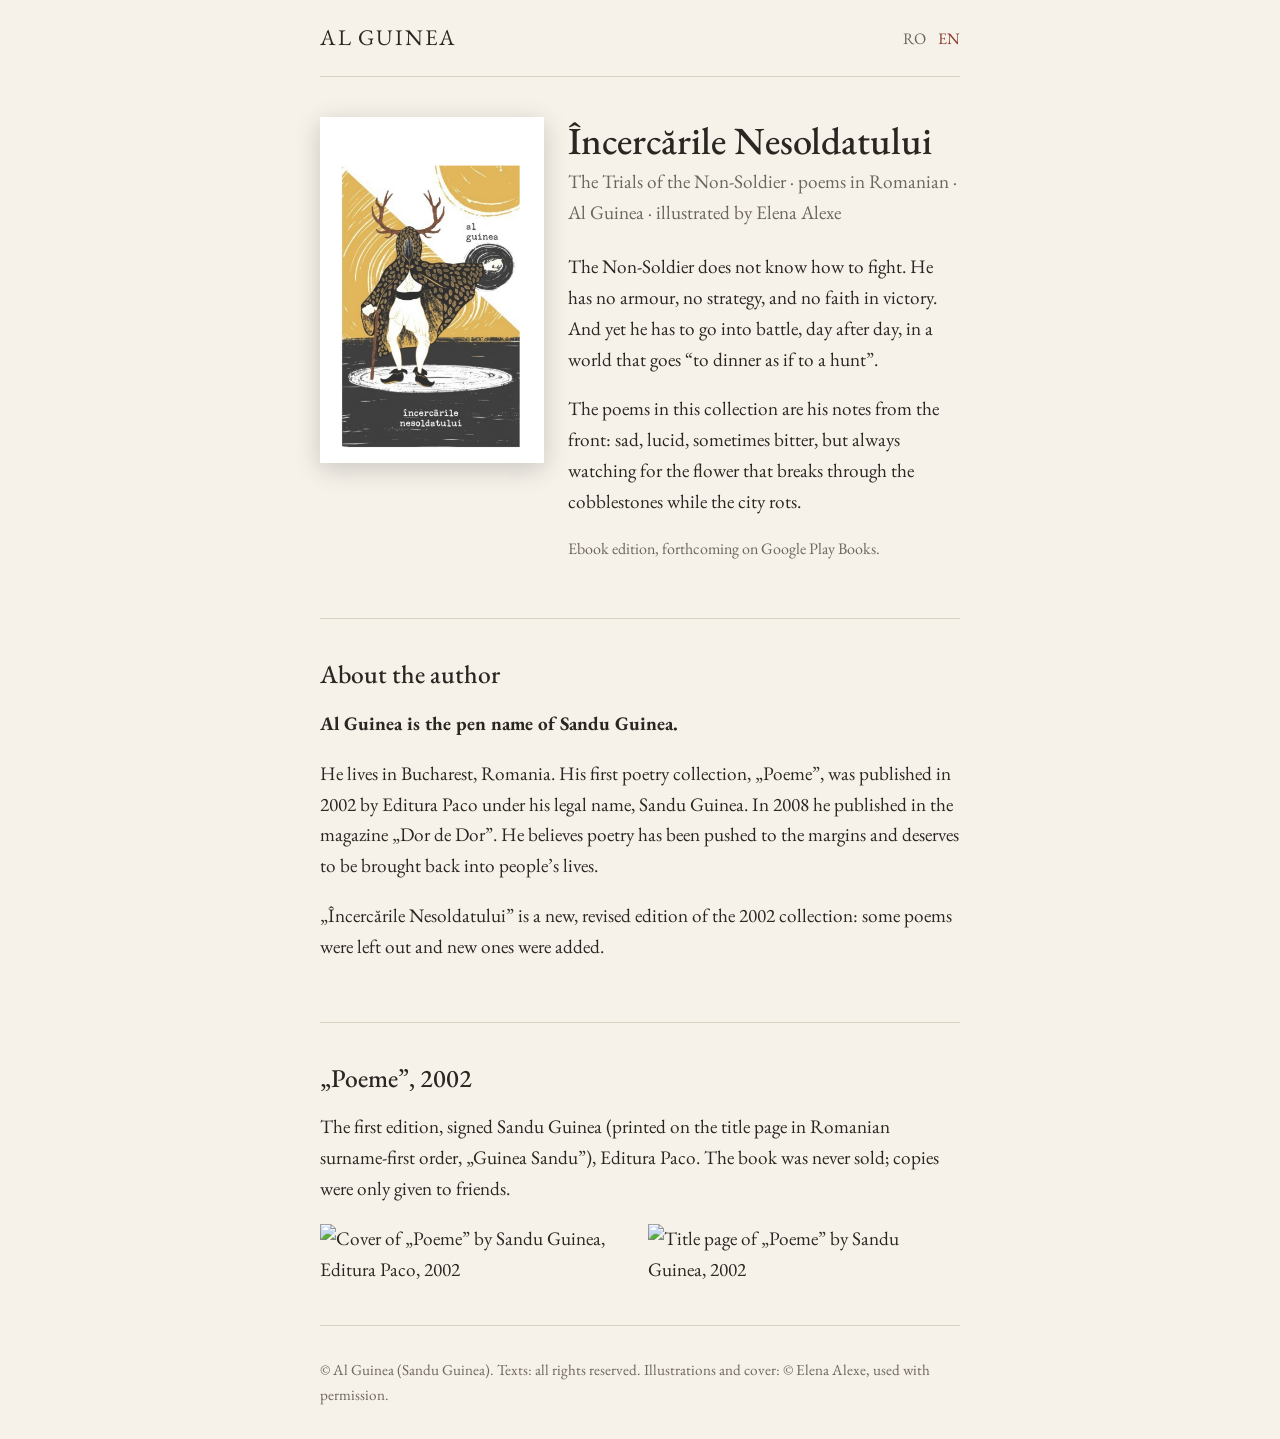
==== en/index.html @ 9d2b1f99 "Add files via upload" ====
<!doctype html>
<html lang="en">
<head>
<meta charset="utf-8">
<meta name="viewport" content="width=device-width, initial-scale=1">
<title>Al Guinea — Încercările Nesoldatului</title>
<meta name="description" content="Al Guinea, the pen name of Sandu Guinea. The poetry collection „Încercările Nesoldatului” (The Trials of the Non-Soldier).">
<link rel="alternate" hreflang="ro" href="https://alguinea.com/">
<link rel="preconnect" href="https://fonts.googleapis.com">
<link rel="preconnect" href="https://fonts.gstatic.com" crossorigin>
<link href="https://fonts.googleapis.com/css2?family=EB+Garamond:ital,wght@0,400;0,500;1,400&display=swap" rel="stylesheet">
<link rel="stylesheet" href="/style.css">
</head>
<body>
<div class="wrap">

<header class="top">
  <a class="name" href="/en/">Al Guinea</a>
  <nav class="lang"><a href="/">RO</a><a href="/en/" aria-current="true">EN</a></nav>
</header>

<main>

<section id="book">
  <div class="book">
    <img class="cover" src="/img/coperta.jpg" alt="Cover of „Încercările Nesoldatului”">
    <div>
      <h1>Încercările Nesoldatului</h1>
      <p class="byline">The Trials of the Non-Soldier · poems in Romanian · Al Guinea · illustrated by Elena Alexe</p>
      <p>The Non-Soldier does not know how to fight. He has no armour, no strategy, and no faith in victory. And yet he has to go into battle, day after day, in a world that goes “to dinner as if to a hunt”.</p>
      <p>The poems in this collection are his notes from the front: sad, lucid, sometimes bitter, but always watching for the flower that breaks through the cobblestones while the city rots.</p>
      <p class="note">Ebook edition, forthcoming on Google Play Books.</p>
    </div>
  </div>
</section>

<section id="author">
  <h2>About the author</h2>
  <p><strong>Al Guinea is the pen name of Sandu Guinea.</strong></p>
  <p>He lives in Bucharest, Romania. His first poetry collection, „Poeme”, was published in 2002 by Editura Paco under his legal name, Sandu Guinea. In 2008 he published in the magazine „Dor de Dor”. He believes poetry has been pushed to the margins and deserves to be brought back into people’s lives.</p>
  <p>„Încercările Nesoldatului” is a new, revised edition of the 2002 collection: some poems were left out and new ones were added.</p>
</section>

<section id="poeme-2002">
  <h2>„Poeme”, 2002</h2>
  <p>The first edition, signed Sandu Guinea (printed on the title page in Romanian surname-first order, „Guinea Sandu”), Editura Paco. The book was never sold; copies were only given to friends.</p>
  <div class="gallery">
    <img src="/img/poeme-2002-coperta.jpg" alt="Cover of „Poeme” by Sandu Guinea, Editura Paco, 2002">
    <img src="/img/poeme-2002-titlu.jpg" alt="Title page of „Poeme” by Sandu Guinea, 2002">
  </div>
</section>

</main>

<footer>
  © Al Guinea (Sandu Guinea). Texts: all rights reserved. Illustrations and cover: © Elena Alexe, used with permission.
</footer>

</div>
</body>
</html>
---- style.css ----
:root {
  --bg: #f6f2ea;
  --text: #2a2622;
  --muted: #6e655b;
  --accent: #8a3b2e;
  --line: #d9d0c2;
}
@media (prefers-color-scheme: dark) {
  :root {
    --bg: #1c1a17;
    --text: #e9e3d8;
    --muted: #a59b8e;
    --accent: #d98c74;
    --line: #3a352f;
  }
}
* { box-sizing: border-box; }
html { -webkit-text-size-adjust: 100%; }
body {
  margin: 0;
  background: var(--bg);
  color: var(--text);
  font-family: "EB Garamond", Georgia, serif;
  font-size: 1.2rem;
  line-height: 1.6;
}
.wrap { max-width: 42rem; margin: 0 auto; padding: 0 1rem; }
header.top {
  display: flex; justify-content: space-between; align-items: center;
  padding: 1.25rem 0; border-bottom: 1px solid var(--line);
}
.name { font-size: 1.4rem; letter-spacing: .08em; text-transform: uppercase; color: var(--text); text-decoration: none; }
.lang a { color: var(--muted); text-decoration: none; margin-left: .75rem; font-size: 1rem; }
.lang a[aria-current="true"] { color: var(--accent); }
section { padding: 2.5rem 0; border-bottom: 1px solid var(--line); }
section:last-of-type { border-bottom: 0; }
h1, h2 { font-weight: 500; line-height: 1.2; }
h1 { font-size: 2.4rem; margin: 0 0 .25rem; }
h2 { font-size: 1.6rem; margin: 0 0 1rem; }
.byline { color: var(--muted); margin: 0 0 1.5rem; }
.book { display: grid; grid-template-columns: 1fr; gap: 1.5rem; }
@media (min-width: 640px) { .book { grid-template-columns: 14rem 1fr; align-items: start; } }
img { max-width: 100%; height: auto; display: block; }
.cover { box-shadow: 0 6px 24px rgba(0,0,0,.18); }
blockquote {
  margin: 1.5rem 0; padding-left: 1.25rem; border-left: 3px solid var(--accent);
  font-style: italic; color: var(--text);
}
.button {
  display: inline-block; padding: .55rem 1.2rem; border: 1px solid var(--accent);
  color: var(--accent); text-decoration: none; border-radius: 2px;
}
.note { color: var(--muted); font-size: 1rem; }
.gallery { display: grid; grid-template-columns: 1fr 1fr; gap: 1rem; margin-top: 1rem; }
footer { padding: 2rem 0; color: var(--muted); font-size: .95rem; border-top: 1px solid var(--line); }
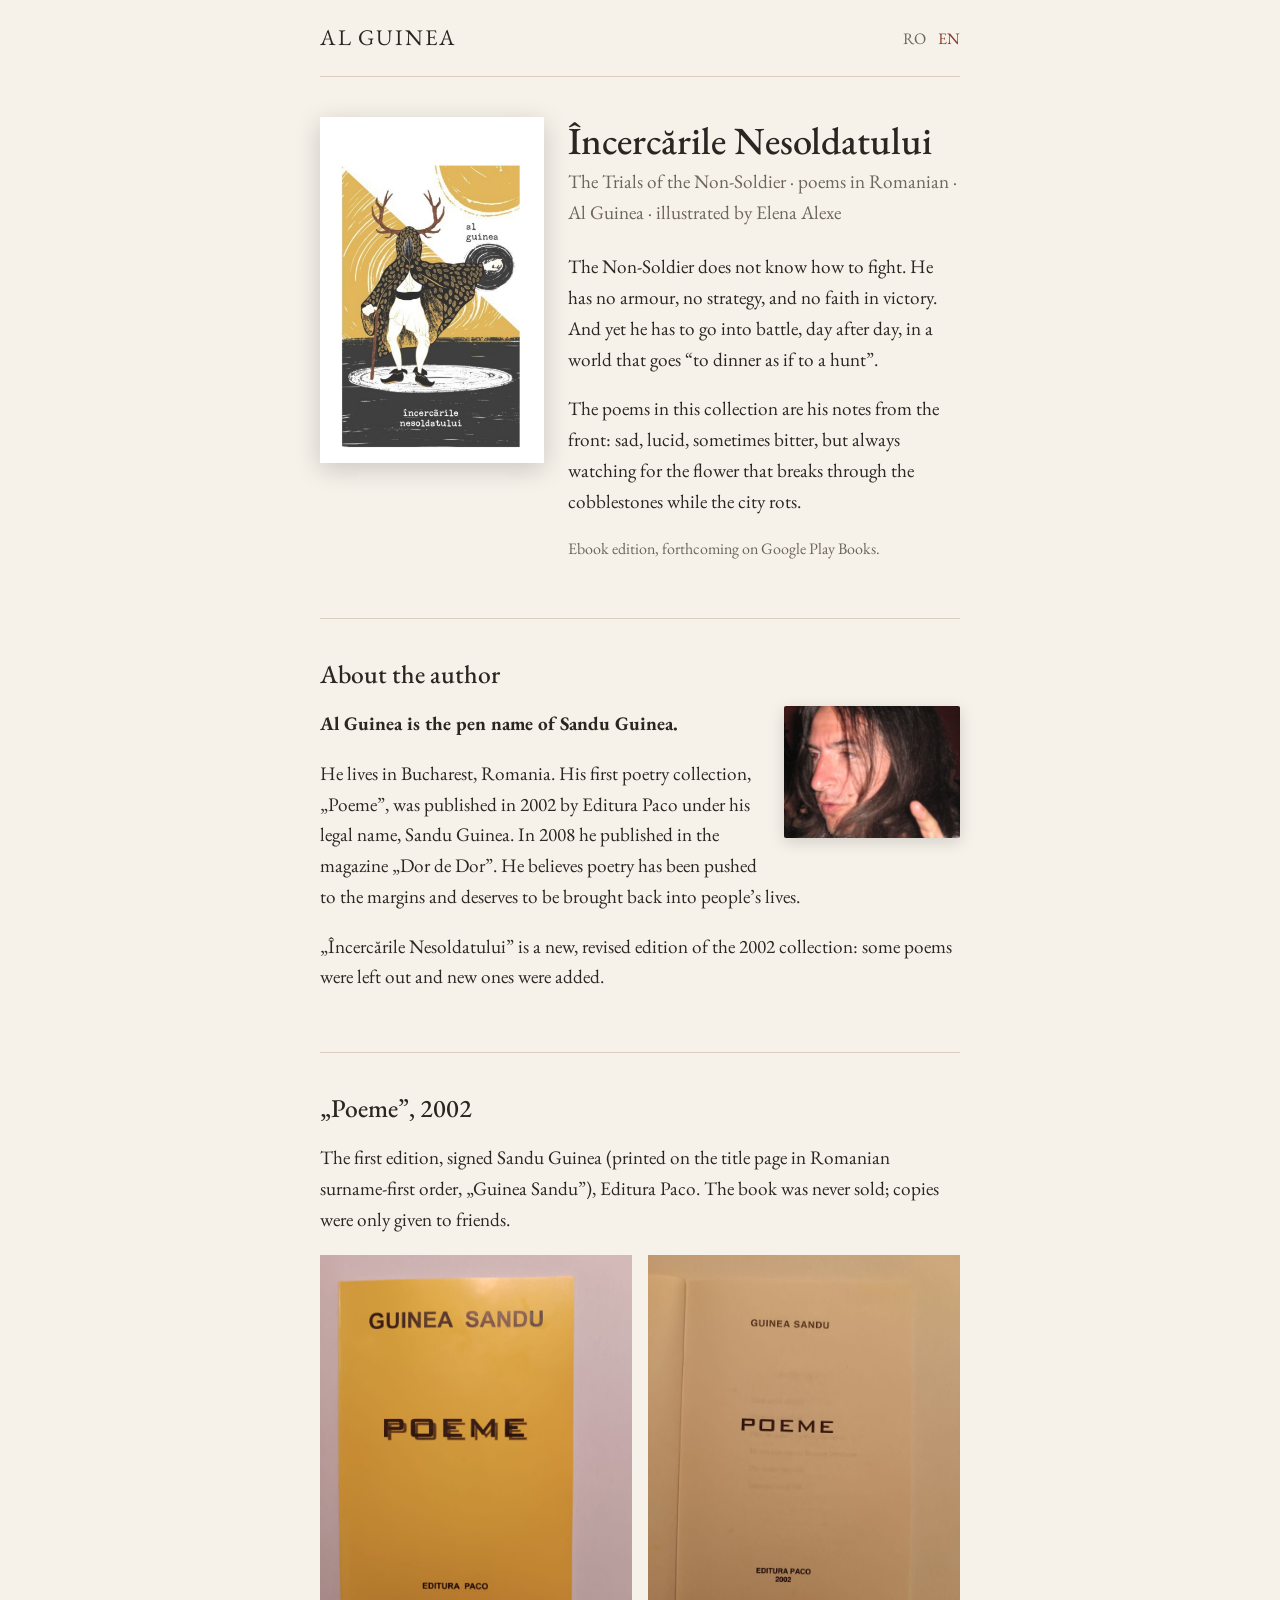
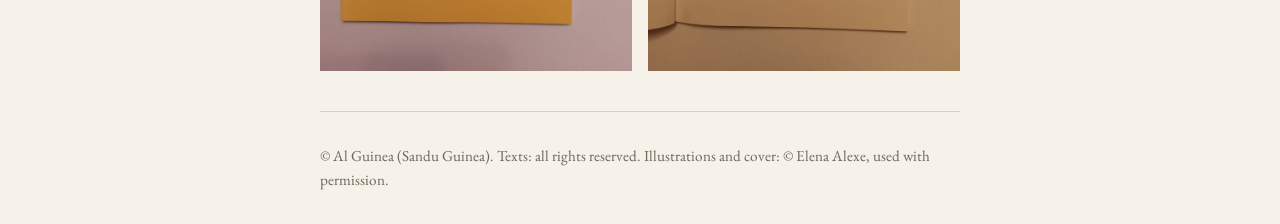
==== commit 16289d86: "Add files via upload" ====
--- a/en/index.html
+++ b/en/index.html
@@ -36,6 +36,7 @@
 
 <section id="author">
   <h2>About the author</h2>
+  <img class="author-photo" src="/img/autor.jpg" alt="Al Guinea (Sandu Guinea)">
   <p><strong>Al Guinea is the pen name of Sandu Guinea.</strong></p>
   <p>He lives in Bucharest, Romania. His first poetry collection, „Poeme”, was published in 2002 by Editura Paco under his legal name, Sandu Guinea. In 2008 he published in the magazine „Dor de Dor”. He believes poetry has been pushed to the margins and deserves to be brought back into people’s lives.</p>
   <p>„Încercările Nesoldatului” is a new, revised edition of the 2002 collection: some poems were left out and new ones were added.</p>
--- a/style.css
+++ b/style.css
@@ -53,3 +53,6 @@
 .note { color: var(--muted); font-size: 1rem; }
 .gallery { display: grid; grid-template-columns: 1fr 1fr; gap: 1rem; margin-top: 1rem; }
 footer { padding: 2rem 0; color: var(--muted); font-size: .95rem; border-top: 1px solid var(--line); }
+.author-photo { width: 11rem; float: right; margin: 0 0 1rem 1.5rem; border-radius: 2px; box-shadow: 0 4px 16px rgba(0,0,0,.15); }
+@media (max-width: 480px) { .author-photo { float: none; width: 60%; margin: 0 auto 1.5rem; } }
+#autor::after, #author::after { content: ""; display: block; clear: both; }
